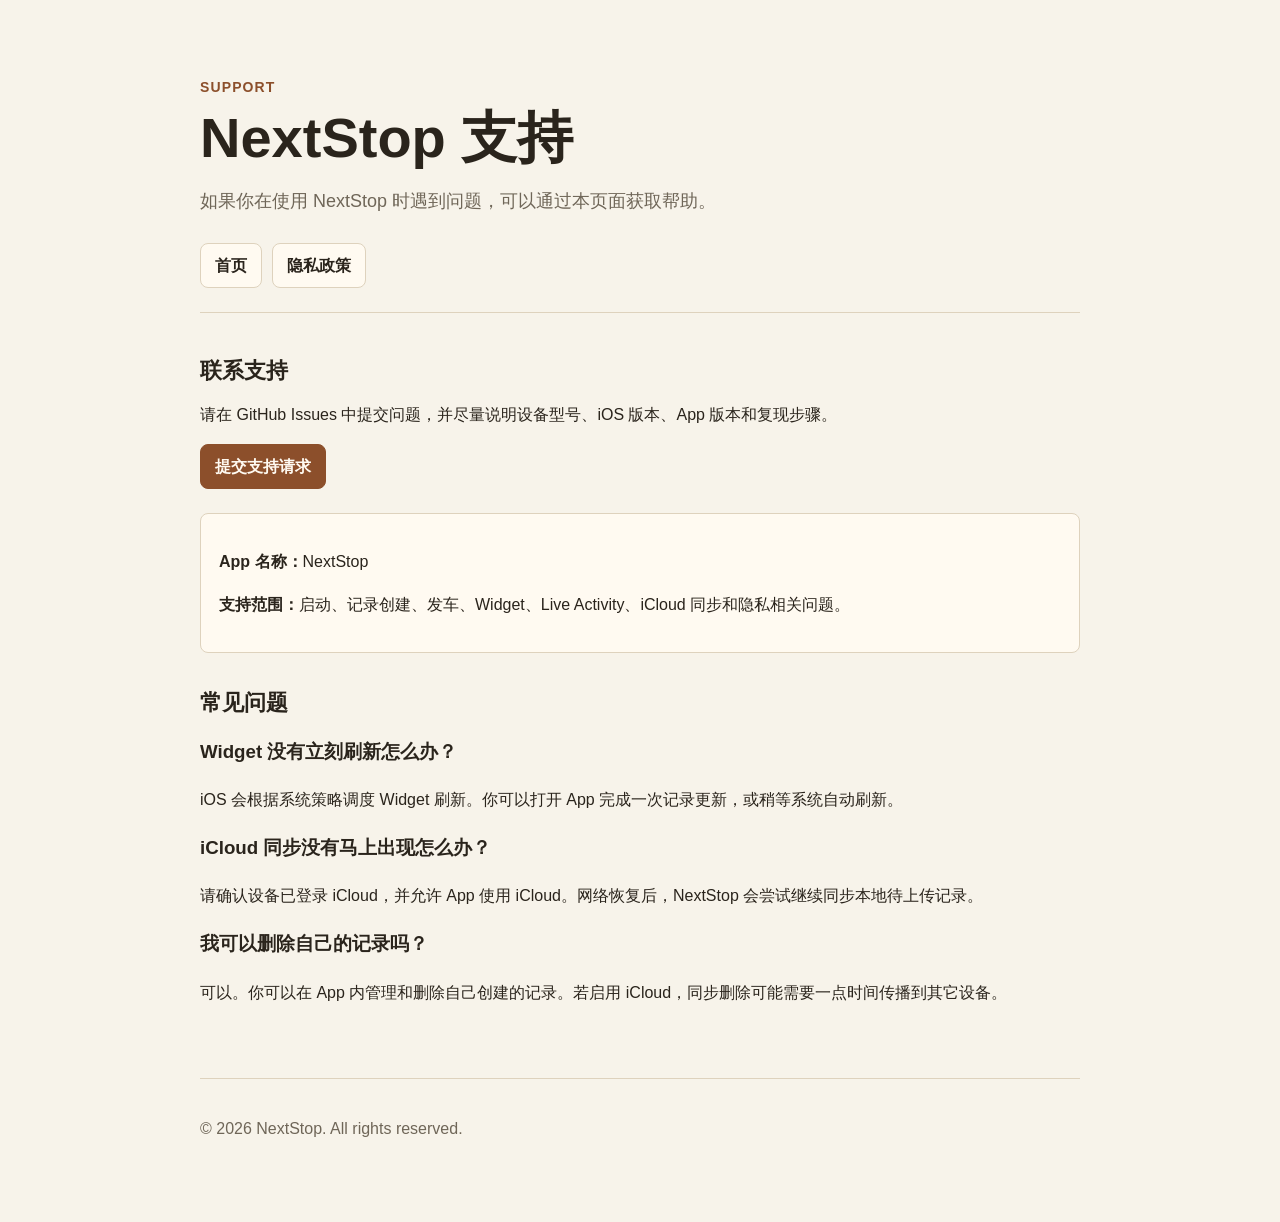
==== support.html @ 68f0a41b "docs: 添加隐私政策和支持页面" ====
<!doctype html>
<html lang="zh-Hans">
<head>
    <meta charset="utf-8">
    <meta name="viewport" content="width=device-width, initial-scale=1">
    <title>NextStop 支持页面</title>
    <meta name="description" content="NextStop 官方支持页面。">
    <link rel="stylesheet" href="styles.css">
</head>
<body>
    <main class="page">
        <header class="hero">
            <p class="eyebrow">Support</p>
            <h1>NextStop 支持</h1>
            <p class="lead">如果你在使用 NextStop 时遇到问题，可以通过本页面获取帮助。</p>
            <nav class="nav" aria-label="主要页面">
                <a href="index.html">首页</a>
                <a href="privacy.html">隐私政策</a>
            </nav>
        </header>

        <section class="section">
            <h2>联系支持</h2>
            <p>请在 GitHub Issues 中提交问题，并尽量说明设备型号、iOS 版本、App 版本和复现步骤。</p>
            <p><a class="button primary" href="https://github.com/xdx888999/NextStop-Support/issues">提交支持请求</a></p>

            <div class="info">
                <p><strong>App 名称：</strong>NextStop</p>
                <p><strong>支持范围：</strong>启动、记录创建、发车、Widget、Live Activity、iCloud 同步和隐私相关问题。</p>
            </div>

            <h2>常见问题</h2>
            <h3>Widget 没有立刻刷新怎么办？</h3>
            <p>iOS 会根据系统策略调度 Widget 刷新。你可以打开 App 完成一次记录更新，或稍等系统自动刷新。</p>

            <h3>iCloud 同步没有马上出现怎么办？</h3>
            <p>请确认设备已登录 iCloud，并允许 App 使用 iCloud。网络恢复后，NextStop 会尝试继续同步本地待上传记录。</p>

            <h3>我可以删除自己的记录吗？</h3>
            <p>可以。你可以在 App 内管理和删除自己创建的记录。若启用 iCloud，同步删除可能需要一点时间传播到其它设备。</p>
        </section>

        <footer>
            <p>© 2026 NextStop. All rights reserved.</p>
        </footer>
    </main>
</body>
</html>
---- styles.css ----
:root {
    color-scheme: light;
    --background: #f7f3ea;
    --surface: #fffaf1;
    --text: #2a241c;
    --muted: #6f6658;
    --border: #ded2bd;
    --accent: #8c4f2b;
    --accent-soft: #efe1d0;
}

* {
    box-sizing: border-box;
}

body {
    margin: 0;
    font-family: -apple-system, BlinkMacSystemFont, "SF Pro Text", "PingFang SC", "Hiragino Sans GB", "Microsoft YaHei", sans-serif;
    line-height: 1.7;
    color: var(--text);
    background: var(--background);
}

a {
    color: var(--accent);
    text-decoration-thickness: 1px;
    text-underline-offset: 3px;
}

.page {
    width: min(880px, calc(100% - 32px));
    margin: 0 auto;
    padding: 48px 0 64px;
}

.hero {
    padding: 28px 0 24px;
    border-bottom: 1px solid var(--border);
}

.eyebrow {
    margin: 0 0 8px;
    color: var(--accent);
    font-size: 14px;
    font-weight: 700;
    letter-spacing: 0.08em;
    text-transform: uppercase;
}

h1 {
    margin: 0;
    font-size: clamp(34px, 6vw, 56px);
    line-height: 1.08;
    letter-spacing: 0;
}

h2 {
    margin: 36px 0 12px;
    font-size: 22px;
    line-height: 1.25;
}

p,
li {
    font-size: 16px;
}

.lead {
    max-width: 680px;
    margin: 18px 0 0;
    color: var(--muted);
    font-size: 18px;
}

.nav {
    display: flex;
    flex-wrap: wrap;
    gap: 10px;
    margin: 26px 0 0;
}

.nav a,
.button {
    display: inline-flex;
    align-items: center;
    min-height: 40px;
    padding: 8px 14px;
    border: 1px solid var(--border);
    border-radius: 8px;
    background: var(--surface);
    color: var(--text);
    font-weight: 650;
    text-decoration: none;
}

.button.primary {
    border-color: var(--accent);
    background: var(--accent);
    color: #fffaf1;
}

.section {
    padding: 8px 0;
}

.info {
    margin: 24px 0;
    padding: 18px;
    border: 1px solid var(--border);
    border-radius: 8px;
    background: var(--surface);
}

.meta {
    color: var(--muted);
    font-size: 14px;
}

footer {
    margin-top: 48px;
    padding-top: 20px;
    border-top: 1px solid var(--border);
    color: var(--muted);
    font-size: 14px;
}

@media (max-width: 560px) {
    .page {
        width: min(100% - 24px, 880px);
        padding-top: 28px;
    }

    .nav a,
    .button {
        width: 100%;
        justify-content: center;
    }
}
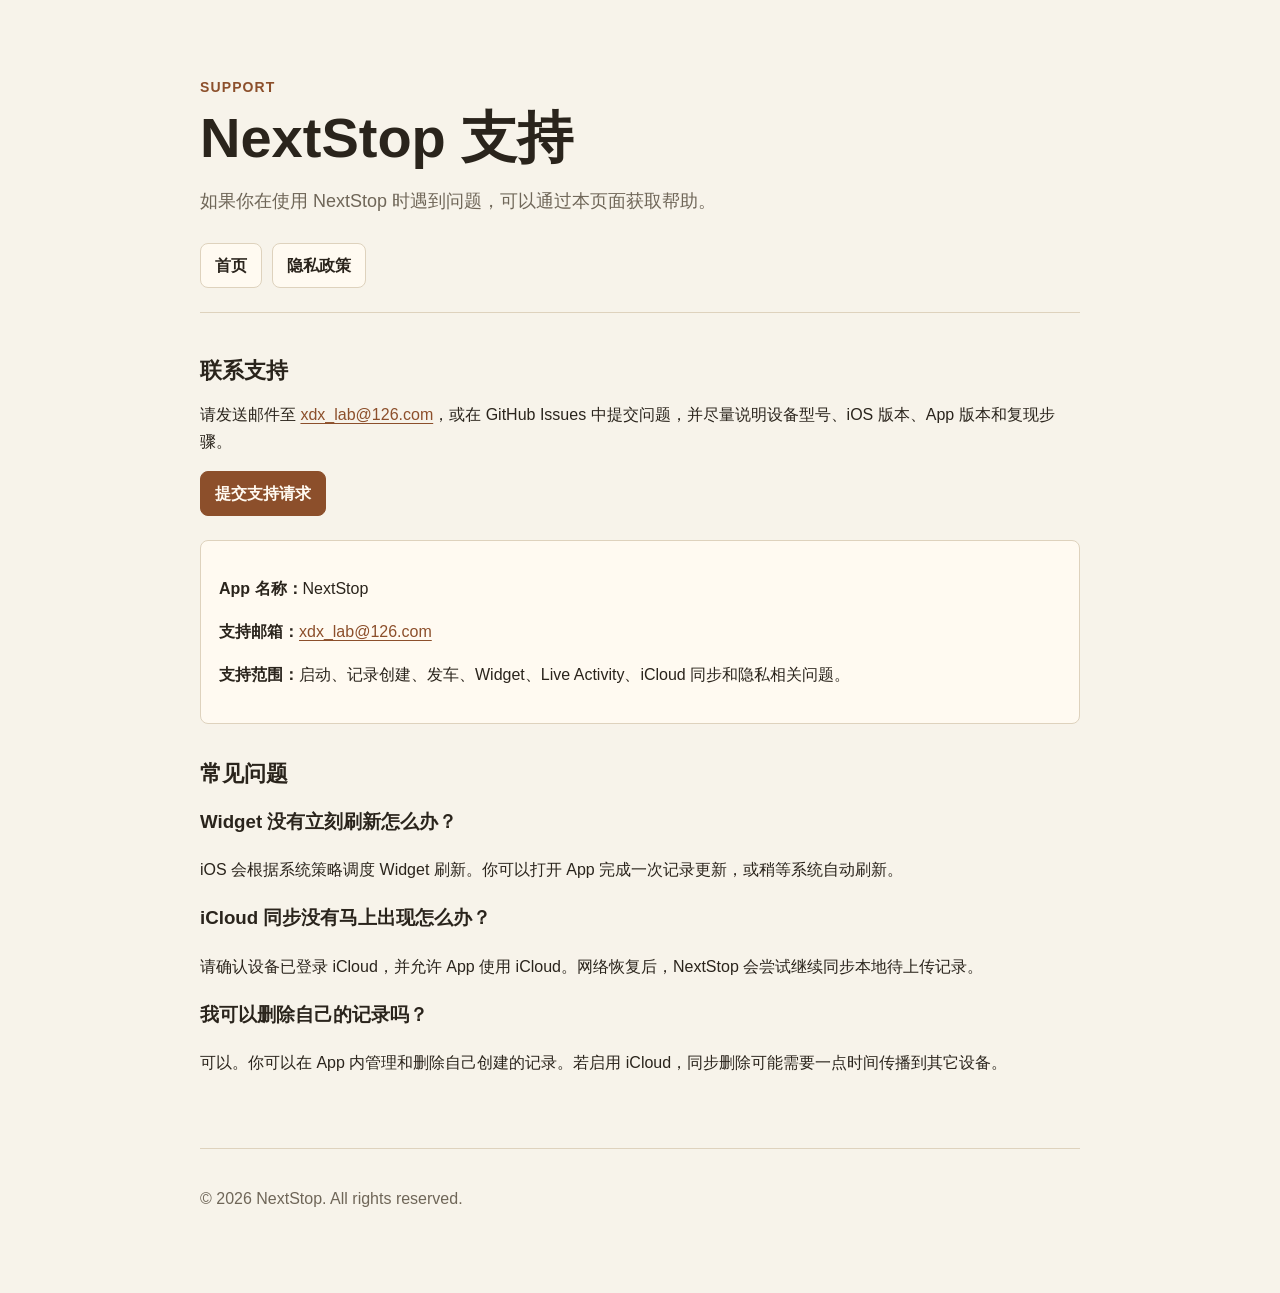
==== commit 9b6932ed: "docs: 添加支持邮箱" ====
--- a/support.html
+++ b/support.html
@@ -21,11 +21,12 @@
 
         <section class="section">
             <h2>联系支持</h2>
-            <p>请在 GitHub Issues 中提交问题，并尽量说明设备型号、iOS 版本、App 版本和复现步骤。</p>
+            <p>请发送邮件至 <a href="mailto:xdx_lab@126.com">xdx_lab@126.com</a>，或在 GitHub Issues 中提交问题，并尽量说明设备型号、iOS 版本、App 版本和复现步骤。</p>
             <p><a class="button primary" href="https://github.com/xdx888999/NextStop-Support/issues">提交支持请求</a></p>
 
             <div class="info">
                 <p><strong>App 名称：</strong>NextStop</p>
+                <p><strong>支持邮箱：</strong><a href="mailto:xdx_lab@126.com">xdx_lab@126.com</a></p>
                 <p><strong>支持范围：</strong>启动、记录创建、发车、Widget、Live Activity、iCloud 同步和隐私相关问题。</p>
             </div>
 
